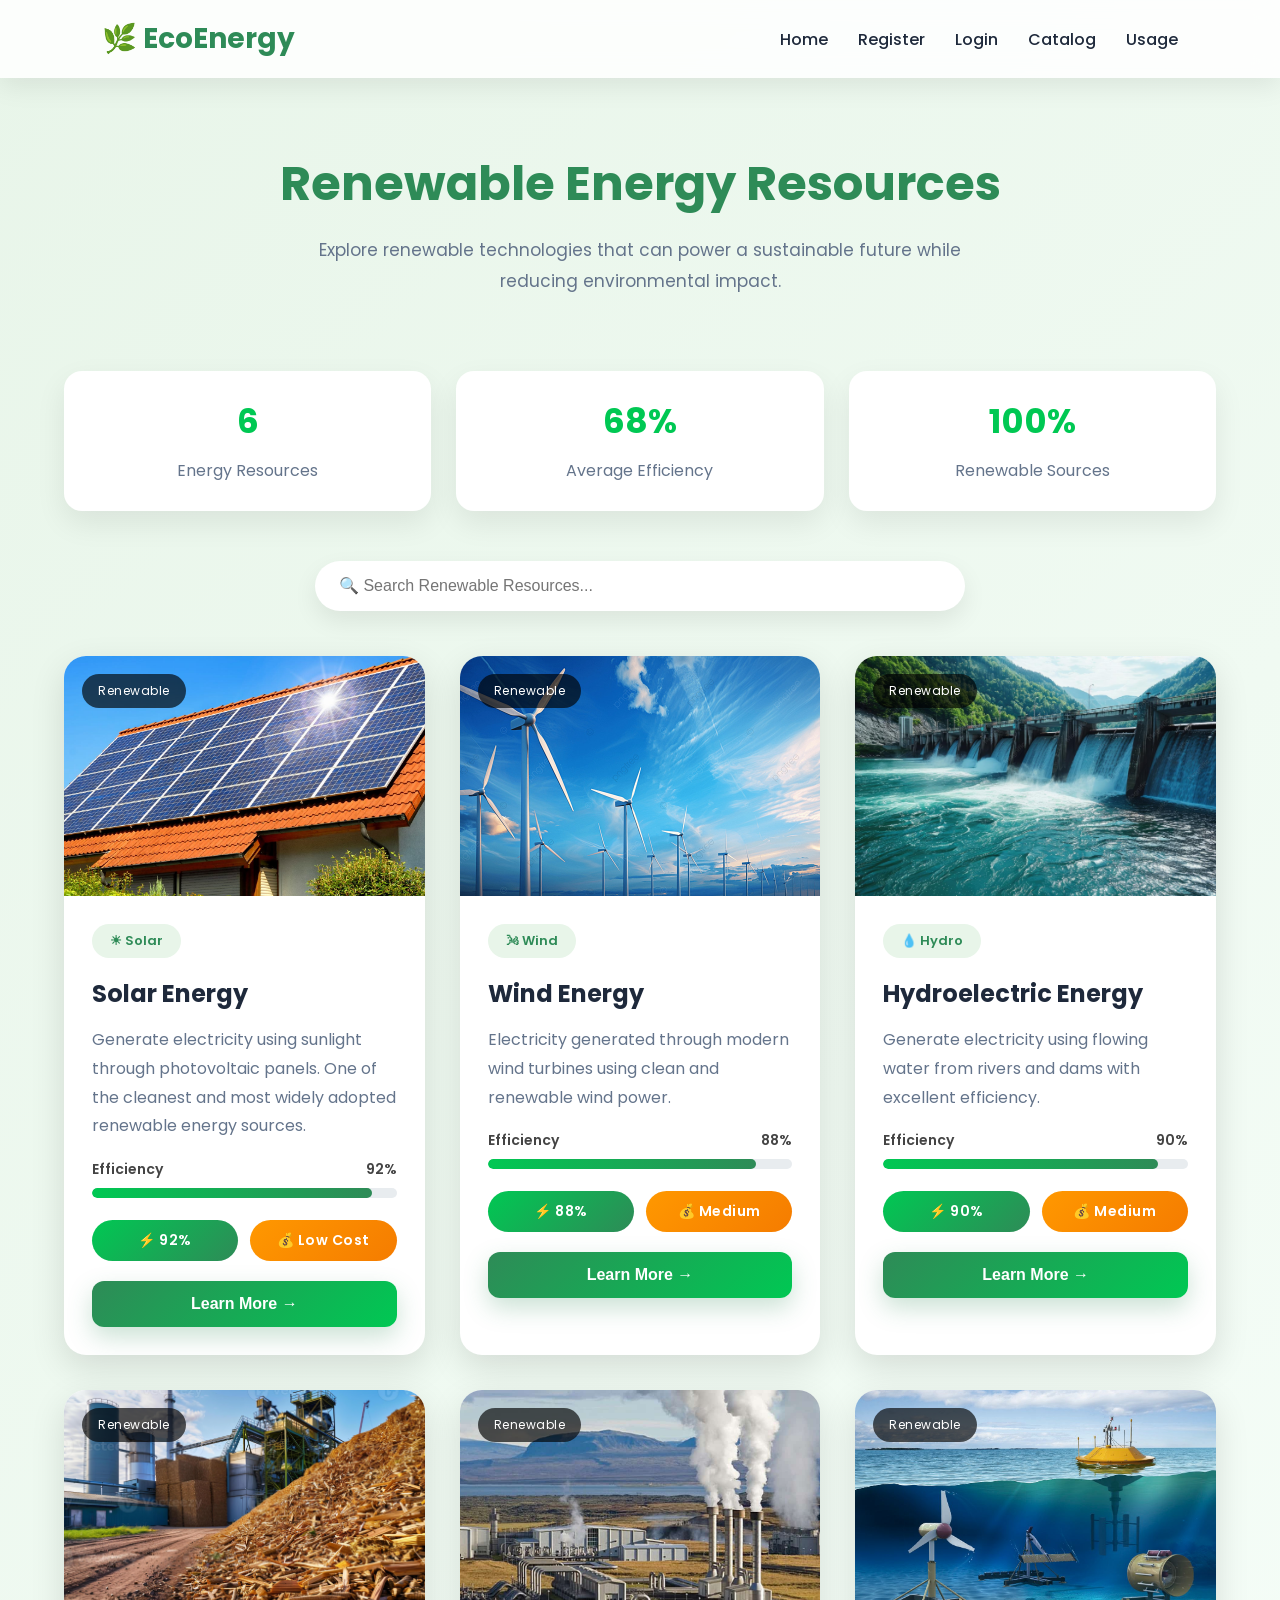
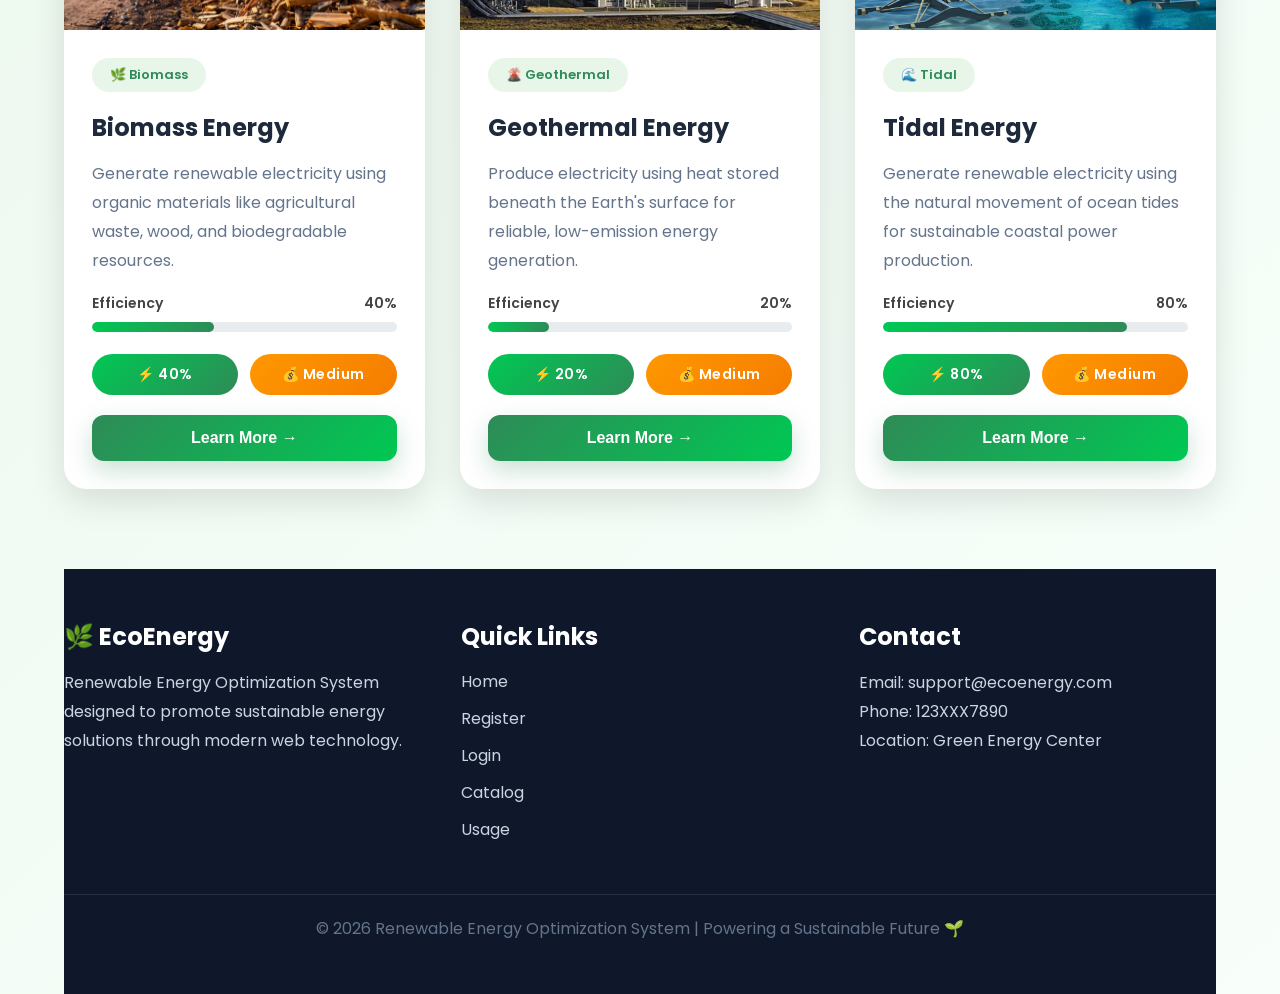
==== catalog.html @ 6f0ae5cd "New project" ====
<!DOCTYPE html>
<html lang="en">

<head>

    <meta charset="UTF-8">

    <meta name="viewport"
          content="width=device-width, initial-scale=1.0">

    <title>Energy Resource Catalog</title>

    <link rel="stylesheet"
          href="css/style.css">

    <link rel="preconnect"
          href="https://fonts.googleapis.com">

    <link rel="preconnect"
          href="https://fonts.gstatic.com"
          crossorigin>

    <link href="https://fonts.googleapis.com/css2?family=Poppins:wght@300;400;500;600;700;800&display=swap"
          rel="stylesheet">

    <script src="js/script.js" defer></script>

</head>

<body>

<nav>

    <div class="logo">

        🌿 EcoEnergy

    </div>

    <ul>

        <li><a href="index.html">Home</a></li>

        <li><a href="register.html">Register</a></li>

        <li><a href="login.html">Login</a></li>

        <li><a href="catalog.html">Catalog</a></li>

        <li><a href="usage.html">Usage</a></li>

    </ul>

</nav>


<div class="container">


<div class="catalog-header">

    <h1>

        Renewable Energy Resources

    </h1>

    <p>

        Explore renewable technologies that can
        power a sustainable future while reducing
        environmental impact.

    </p>

</div>


<div class="catalog-stats">

    <div class="catalog-stat">

        <h2>6</h2>

        <p>

            Energy Resources

        </p>

    </div>

    <div class="catalog-stat">

        <h2>68%</h2>

        <p>

            Average Efficiency

        </p>

    </div>

    <div class="catalog-stat">

        <h2>100%</h2>

        <p>

            Renewable Sources

        </p>

    </div>

</div>


<div class="search-bar">

<input
type="text"
placeholder="🔍 Search Renewable Resources..."
id="searchBox">

</div>


<div class="catalog-grid">
    <!-- ================= SOLAR ================= -->

<div class="card">

    <div class="image-container">

        <img src="images/solar.jpg"
             alt="Solar Energy">

    </div>

    <div class="card-content">

        <span class="category">
            ☀ Solar
        </span>

        <h3>Solar Energy</h3>

        <p>
            Generate electricity using sunlight through
            photovoltaic panels. One of the cleanest and
            most widely adopted renewable energy sources.
        </p>

        <div class="progress-title">

            <span>Efficiency</span>

            <span>92%</span>

        </div>

        <div class="progress">

            <div class="progress-bar"
                 style="width:92%;"></div>

        </div>

        <div class="badge-row">

            <span class="badge efficiency">

                ⚡ 92%

            </span>

            <span class="badge cost">

                💰 Low Cost

            </span>

        </div>

        <button>

            Learn More →

        </button>

    </div>

</div>


<!-- ================= WIND ================= -->

<div class="card">

    <div class="image-container">

        <img src="images/wind.jpg"
             alt="Wind Energy">

    </div>

    <div class="card-content">

        <span class="category">

            🌬 Wind

        </span>

        <h3>Wind Energy</h3>

        <p>

            Electricity generated through modern wind
            turbines using clean and renewable wind power.

        </p>

        <div class="progress-title">

            <span>Efficiency</span>

            <span>88%</span>

        </div>

        <div class="progress">

            <div class="progress-bar"
                 style="width:88%;"></div>

        </div>

        <div class="badge-row">

            <span class="badge efficiency">

                ⚡ 88%

            </span>

            <span class="badge cost">

                💰 Medium

            </span>

        </div>

        <button>

            Learn More →

        </button>

    </div>

</div>


<!-- ================= HYDRO ================= -->

<div class="card">

    <div class="image-container">

        <img src="images/hydro.jpg"
             alt="Hydro Energy">

    </div>

    <div class="card-content">

        <span class="category">

            💧 Hydro

        </span>

        <h3>Hydroelectric Energy</h3>

        <p>

            Generate electricity using flowing water
            from rivers and dams with excellent efficiency.

        </p>

        <div class="progress-title">

            <span>Efficiency</span>

            <span>90%</span>

        </div>

        <div class="progress">

            <div class="progress-bar"
                 style="width:90%;"></div>

        </div>

        <div class="badge-row">

            <span class="badge efficiency">

                ⚡ 90%

            </span>

            <span class="badge cost">

                💰 Medium

            </span>

        </div>

        <button>

            Learn More →

        </button>

    </div>

</div>
<!-- ================= BIOMASS ================= -->

<div class="card">

    <div class="image-container">

        <img src="images/biomass.jpg"
             alt="Biomass Energy">

    </div>

    <div class="card-content">

        <span class="category">

            🌿 Biomass

        </span>

        <h3>Biomass Energy</h3>

        <p>

            Generate renewable electricity using organic
            materials like agricultural waste, wood,
            and biodegradable resources.

        </p>

        <div class="progress-title">

            <span>Efficiency</span>

            <span>40%</span>

        </div>

        <div class="progress">

            <div class="progress-bar"
                 style="width:40%;"></div>

        </div>

        <div class="badge-row">

            <span class="badge efficiency">

                ⚡ 40%

            </span>

            <span class="badge cost">

                💰 Medium

            </span>

        </div>

        <button>

            Learn More →

        </button>

    </div>

</div>


<!-- ================= GEOTHERMAL ================= -->

<div class="card">

    <div class="image-container">

        <img src="images/geothermal.jpg"
             alt="Geothermal Energy">

    </div>

    <div class="card-content">

        <span class="category">

            🌋 Geothermal

        </span>

        <h3>Geothermal Energy</h3>

        <p>

            Produce electricity using heat stored
            beneath the Earth's surface for reliable,
            low-emission energy generation.

        </p>

        <div class="progress-title">

            <span>Efficiency</span>

            <span>20%</span>

        </div>

        <div class="progress">

            <div class="progress-bar"
                 style="width:20%;"></div>

        </div>

        <div class="badge-row">

            <span class="badge efficiency">

                ⚡ 20%

            </span>

            <span class="badge cost">

                💰 Medium

            </span>

        </div>

        <button>

            Learn More →

        </button>

    </div>

</div>


<!-- ================= TIDAL ================= -->

<div class="card">

    <div class="image-container">

        <img src="images/tidal.jpg"
             alt="Tidal Energy">

    </div>

    <div class="card-content">

        <span class="category">

            🌊 Tidal

        </span>

        <h3>Tidal Energy</h3>

        <p>

            Generate renewable electricity using the
            natural movement of ocean tides for
            sustainable coastal power production.

        </p>

        <div class="progress-title">

            <span>Efficiency</span>

            <span>80%</span>

        </div>

        <div class="progress">

            <div class="progress-bar"
                 style="width:80%;"></div>

        </div>

        <div class="badge-row">

            <span class="badge efficiency">

                ⚡ 80%

            </span>

            <span class="badge cost">

                💰 Medium

            </span>

        </div>

        <button>

            Learn More →

        </button>

    </div>

</div>
</div>

<footer>

    <div class="footer-container">

        <div>

            <h3>🌿 EcoEnergy</h3>

            <p>

                Renewable Energy Optimization System
                designed to promote sustainable energy
                solutions through modern web technology.

            </p>

        </div>

        <div>

            <h3>Quick Links</h3>

            <ul class="footer-links">

                <li><a href="index.html">Home</a></li>

                <li><a href="register.html">Register</a></li>

                <li><a href="login.html">Login</a></li>

                <li><a href="catalog.html">Catalog</a></li>

                <li><a href="usage.html">Usage</a></li>

            </ul>

        </div>

        <div>

            <h3>Contact</h3>

            <p>Email: support@ecoenergy.com</p>

            <p>Phone: 123XXX7890</p>

            <p>Location: Green Energy Center</p>

        </div>

    </div>

    <div class="footer-bottom">

        <p>

            © 2026 Renewable Energy Optimization System |
            Powering a Sustainable Future 🌱

        </p>

    </div>

</footer>

</div>

</body>

</html>
---- css/style.css ----
/*==================================================
        RENEWABLE ENERGY OPTIMIZATION SYSTEM
                MAIN STYLESHEET
===================================================*/

/*------------- Google Font -------------*/
@import url('https://fonts.googleapis.com/css2?family=Poppins:wght@300;400;500;600;700;800&display=swap');

/*------------- CSS Variables -------------*/

:root{

    --primary:#2E8B57;
    --secondary:#00C853;
    --dark:#1E293B;
    --light:#F8FAFC;
    --white:#FFFFFF;
    --text:#374151;
    --gray:#64748B;
    --danger:#EF4444;
    --warning:#F59E0B;

    --shadow:0 12px 35px rgba(0,0,0,.12);

    --radius:18px;

    --transition:.35s ease;

}

/*------------- Reset -------------*/

*{

    margin:0;
    padding:0;
    box-sizing:border-box;

}

html{

    scroll-behavior:smooth;

}

body{

    font-family:'Poppins',sans-serif;

    background:linear-gradient(135deg,#e8f5e9,#f8fffb);

    color:var(--text);

    min-height:100vh;

}

/*------------- Container -------------*/

.container{

    width:90%;
    max-width:1300px;

    margin:auto;

}

/*------------- Headings -------------*/

h1{

    color:var(--primary);

    font-size:42px;

    font-weight:700;

    text-align:center;

    margin-bottom:15px;

}

h2{

    color:var(--dark);

    font-size:34px;

    margin-bottom:20px;

}

h3{

    color:var(--dark);

    font-size:24px;

}

p{

    line-height:1.8;

    color:var(--gray);

}

/*------------- Navigation -------------*/

nav{

    width:100%;

    background:rgba(255,255,255,.85);

    backdrop-filter:blur(12px);

    display:flex;

    justify-content:space-between;

    align-items:center;

    padding:18px 8%;

    position:sticky;

    top:0;

    z-index:999;

    box-shadow:0 8px 25px rgba(0,0,0,.08);

}

.logo{

    font-size:28px;

    font-weight:700;

    color:var(--primary);

}

nav ul{

    list-style:none;

    display:flex;

    gap:30px;

}

nav ul li a{

    text-decoration:none;

    color:var(--dark);

    font-weight:500;

    transition:var(--transition);

}

nav ul li a:hover{

    color:var(--secondary);

}

/*------------- Buttons -------------*/

button,

.btn{

    background:linear-gradient(
    135deg,
    var(--primary),
    var(--secondary)
    );

    color:white;

    border:none;

    padding:14px 30px;

    border-radius:50px;

    cursor:pointer;

    font-size:16px;

    font-weight:600;

    transition:var(--transition);

    box-shadow:0 10px 25px rgba(46,139,87,.25);

}

button:hover,

.btn:hover{

    transform:translateY(-4px);

    box-shadow:0 18px 35px rgba(46,139,87,.35);

}

/*------------- Card -------------*/

.card{

    background:rgba(255,255,255,.94);

    border-radius:var(--radius);

    overflow:hidden;

    box-shadow:var(--shadow);

    transition:var(--transition);

}

.card:hover{

    transform:translateY(-10px);

}

/*------------- Images -------------*/

img{

    display:block;

    width:100%;

}

/*------------- Hero Section -------------*/

.hero{

    min-height:85vh;

    display:flex;

    align-items:center;

    justify-content:space-between;

    gap:60px;

    padding:80px 0;

}

.hero-text{

    flex:1;

}

.hero-text h1{

    text-align:left;

    font-size:58px;

    margin-bottom:20px;

}

.hero-text p{

    font-size:18px;

    margin-bottom:35px;

}

.hero-image{

    flex:1;

}

.hero-image img{

    border-radius:25px;

    box-shadow:0 20px 45px rgba(0,0,0,.15);

}

/*==================================================
                HOME PAGE
===================================================*/

/*------------ Hero Buttons ------------*/

.hero-buttons{

    display:flex;

    gap:20px;

    margin-top:30px;

    flex-wrap:wrap;

}

.hero-buttons .secondary-btn{

    background:white;

    color:var(--primary);

    border:2px solid var(--primary);

    box-shadow:none;

}

.hero-buttons .secondary-btn:hover{

    background:var(--primary);

    color:white;

}

/*------------ Features Section ------------*/

.features{

    padding:90px 0;

}

.features h2{

    text-align:center;

    margin-bottom:60px;

}

.feature-grid{

    display:grid;

    grid-template-columns:repeat(auto-fit,minmax(280px,1fr));

    gap:35px;

}

.feature-card{

    background:white;

    border-radius:20px;

    padding:35px;

    text-align:center;

    transition:.4s;

    box-shadow:0 12px 30px rgba(0,0,0,.08);

}

.feature-card:hover{

    transform:translateY(-12px);

    box-shadow:0 20px 40px rgba(0,0,0,.15);

}

.feature-card img{

    width:80px;

    height:80px;

    margin:auto;

    margin-bottom:25px;

}

.feature-card h3{

    margin-bottom:15px;

}

.feature-card p{

    font-size:15px;

}

/*------------ Statistics ------------*/

.stats{

    padding:80px 0;

}

.stats-grid{

    display:grid;

    grid-template-columns:repeat(auto-fit,minmax(220px,1fr));

    gap:30px;

}

.stat-card{

    background:linear-gradient(135deg,#2E8B57,#00C853);

    color:white;

    text-align:center;

    padding:35px;

    border-radius:20px;

    box-shadow:0 15px 35px rgba(0,0,0,.15);

    transition:.35s;

}

.stat-card:hover{

    transform:translateY(-8px);

}

.stat-card h2{

    color:white;

    font-size:42px;

    margin-bottom:10px;

}

.stat-card p{

    color:white;

    opacity:.9;

}

/*------------ About Section ------------*/

.about{

    padding:90px 0;

}

.about-container{

    display:grid;

    grid-template-columns:1fr 1fr;

    gap:60px;

    align-items:center;

}

.about img{

    width:100%;

    border-radius:20px;

    box-shadow:0 20px 45px rgba(0,0,0,.12);

}

.about-content h2{

    margin-bottom:20px;

}

.about-content p{

    margin-bottom:20px;

}

/*------------ Call To Action ------------*/

.cta{

    margin:100px 0;

    background:linear-gradient(135deg,#2E8B57,#00C853);

    border-radius:25px;

    color:white;

    text-align:center;

    padding:70px 40px;

}

.cta h2{

    color:white;

    margin-bottom:20px;

}

.cta p{

    color:white;

    opacity:.9;

    margin-bottom:30px;

}

/*------------ Footer ------------*/

footer{

    margin-top:80px;

    background:#0f172a;

    color:white;

    padding:50px 0;

}

.footer-container{

    display:grid;

    grid-template-columns:repeat(auto-fit,minmax(250px,1fr));

    gap:40px;

}

.footer-container h3{

    color:white;

    margin-bottom:15px;

}

.footer-container p{

    color:#CBD5E1;

}

.footer-links{

    list-style:none;

}

.footer-links li{

    margin-bottom:12px;

}

.footer-links a{

    color:#CBD5E1;

    text-decoration:none;

    transition:.3s;

}

.footer-links a:hover{

    color:#00C853;

}

.footer-bottom{

    margin-top:40px;

    text-align:center;

    color:#CBD5E1;

    border-top:1px solid rgba(255,255,255,.1);

    padding-top:20px;

}

/*------------ Fade Animation ------------*/

.fade-up{

    opacity:0;

    transform:translateY(40px);

    animation:fadeUp 1s forwards;

}

@keyframes fadeUp{

    to{

        opacity:1;

        transform:translateY(0);

    }

}

/*==================================================
        LOGIN & REGISTRATION PAGES
===================================================*/

/*------------ Form Container ------------*/

.form-page{

    min-height:100vh;

    display:flex;

    justify-content:center;

    align-items:center;

    padding:60px 20px;

}

.form-container{

    width:100%;

    max-width:500px;

    background:rgba(255,255,255,.95);

    backdrop-filter:blur(12px);

    border-radius:25px;

    padding:40px;

    box-shadow:0 20px 45px rgba(0,0,0,.12);

    animation:fadeUp .8s ease;

}

.form-container h1{

    margin-bottom:30px;

    font-size:34px;

}

/*------------ Input Groups ------------*/

.input-group{

    margin-bottom:22px;

    display:flex;

    flex-direction:column;

}

.input-group label{

    font-weight:600;

    margin-bottom:8px;

    color:var(--dark);

}

.input-group input,

.input-group select,

.input-group textarea{

    width:100%;

    padding:14px 16px;

    border:2px solid #dbe4ea;

    border-radius:12px;

    font-size:15px;

    transition:var(--transition);

    background:#fff;

    font-family:'Poppins',sans-serif;

}

.input-group textarea{

    resize:vertical;

    min-height:100px;

}

.input-group input:focus,

.input-group select:focus,

.input-group textarea:focus{

    outline:none;

    border-color:var(--secondary);

    box-shadow:0 0 0 4px rgba(0,200,83,.15);

}

/*------------ Two Column Layout ------------*/

.form-row{

    display:grid;

    grid-template-columns:1fr 1fr;

    gap:18px;

}

/*------------ Checkbox ------------*/

.checkbox-group{

    display:flex;

    align-items:center;

    gap:10px;

    margin:20px 0;

}

.checkbox-group input{

    width:18px;

    height:18px;

}

/*------------ Submit Button ------------*/

.form-container button{

    width:100%;

    margin-top:10px;

}

/*------------ Links ------------*/

.form-links{

    text-align:center;

    margin-top:20px;

}

.form-links a{

    color:var(--primary);

    text-decoration:none;

    font-weight:600;

}

.form-links a:hover{

    color:var(--secondary);

}

/*------------ Validation ------------*/

.error{

    color:#dc2626;

    font-size:13px;

    margin-top:5px;

}

.success{

    color:#16a34a;

    font-size:13px;

    margin-top:5px;

}

/*------------ Responsive ------------*/

@media(max-width:768px){

    .form-container{

        padding:30px 22px;

    }

    .form-row{

        grid-template-columns:1fr;

    }

}

/*==================================================
            ENERGY RESOURCE CATALOG
===================================================*/

/*---------- Catalog Hero ----------*/

.catalog-header{

    text-align:center;

    padding:70px 20px 40px;

}

.catalog-header h1{

    font-size:48px;

    color:var(--primary);

}

.catalog-header p{

    max-width:700px;

    margin:15px auto 35px;

    font-size:17px;

}

/*---------- Statistics ----------*/

.catalog-stats{

    display:grid;

    grid-template-columns:repeat(auto-fit,minmax(220px,1fr));

    gap:25px;

    margin-bottom:50px;

}

.catalog-stat{

    background:white;

    border-radius:18px;

    padding:25px;

    text-align:center;

    box-shadow:0 12px 30px rgba(0,0,0,.08);

    transition:.35s;

}

.catalog-stat:hover{

    transform:translateY(-8px);

}

.catalog-stat h2{

    color:var(--secondary);

    margin-bottom:10px;

}

.catalog-stat p{

    color:var(--gray);

}

/*---------- Search ----------*/

.search-bar{

    display:flex;

    justify-content:center;

    margin-bottom:45px;

}

.search-bar input{

    width:100%;

    max-width:650px;

    padding:16px 24px;

    border:none;

    border-radius:50px;

    font-size:16px;

    background:white;

    box-shadow:0 10px 25px rgba(0,0,0,.08);

}

.search-bar input:focus{

    outline:none;

    box-shadow:0 12px 35px rgba(0,200,83,.20);

}

/*---------- Grid ----------*/

.catalog-grid{

    display:grid;

    grid-template-columns:repeat(auto-fit,minmax(320px,1fr));

    gap:35px;

}

/*---------- Cards ----------*/

.catalog-grid .card{

    padding:0;

    overflow:hidden;

    background:white;

    border-radius:22px;

    transition:.4s;

}

.catalog-grid .card:hover{

    transform:translateY(-12px);

}

.catalog-grid img{

    width:100%;

    height:240px;

    object-fit:cover;

    transition:.5s;

}

.catalog-grid .card:hover img{

    transform:scale(1.08);

}

.card-content{

    padding:28px;

}

.card-content h3{

    margin-bottom:15px;

}

.card-content p{

    margin-bottom:18px;

}

/*==================================================
        CATALOG CARD DETAILS
===================================================*/

/*------------- Badge Row -------------*/

.badge-row{

    display:flex;

    justify-content:space-between;

    gap:12px;

    margin:20px 0;

}

.badge{

    flex:1;

    text-align:center;

    padding:10px;

    border-radius:30px;

    color:#fff;

    font-size:14px;

    font-weight:600;

    letter-spacing:.5px;

}

.efficiency{

    background:linear-gradient(135deg,#00C853,#2E8B57);

}

.cost{

    background:linear-gradient(135deg,#ff9800,#f57c00);

}

/*------------- Progress Bar -------------*/

.progress-title{

    display:flex;

    justify-content:space-between;

    align-items:center;

    margin-bottom:8px;

    font-size:14px;

    font-weight:600;

    color:#444;

}

.progress{

    width:100%;

    height:10px;

    background:#e8ecef;

    border-radius:20px;

    overflow:hidden;

    margin-bottom:22px;

}

.progress-bar{

    height:100%;

    border-radius:20px;

    background:linear-gradient(90deg,#00C853,#2E8B57);

    animation:loadBar 2s ease;

}

@keyframes loadBar{

    from{

        width:0;

    }

}

/*------------- Category Tag -------------*/

.category{

    display:inline-block;

    padding:7px 18px;

    border-radius:25px;

    background:#E8F5E9;

    color:#2E8B57;

    font-size:13px;

    font-weight:600;

    margin-bottom:18px;

}

/*------------- Learn More Button -------------*/

.catalog-grid button{

    width:100%;

    padding:14px;

    border:none;

    border-radius:12px;

    background:linear-gradient(135deg,#2E8B57,#00C853);

    color:white;

    font-size:16px;

    font-weight:600;

    cursor:pointer;

    transition:.35s;

}

.catalog-grid button:hover{

    transform:translateY(-3px);

    box-shadow:0 12px 25px rgba(46,139,87,.30);

}

/*------------- Card Hover Glow -------------*/

.catalog-grid .card{

    position:relative;

}

.catalog-grid .card::before{

    content:"";

    position:absolute;

    inset:0;

    border-radius:22px;

    border:2px solid transparent;

    transition:.35s;

    pointer-events:none;

}

.catalog-grid .card:hover::before{

    border-color:#00C853;

}

/*------------- Image Overlay -------------*/

.image-container{

    position:relative;

    overflow:hidden;

}

.image-container::after{

    content:"Renewable";

    position:absolute;

    top:18px;

    left:18px;

    background:rgba(0,0,0,.65);

    color:white;

    padding:8px 16px;

    border-radius:25px;

    font-size:12px;

    letter-spacing:.5px;

}

/*------------- Responsive -------------*/

@media(max-width:992px){

    .catalog-grid{

        grid-template-columns:repeat(2,1fr);

    }

}

@media(max-width:768px){

    .catalog-grid{

        grid-template-columns:1fr;

    }

    .catalog-header h1{

        font-size:36px;

    }

    .badge-row{

        flex-direction:column;

    }

}

@media(max-width:500px){

    .search-bar input{

        font-size:14px;

        padding:14px 18px;

    }

    .card-content{

        padding:20px;

    }

}
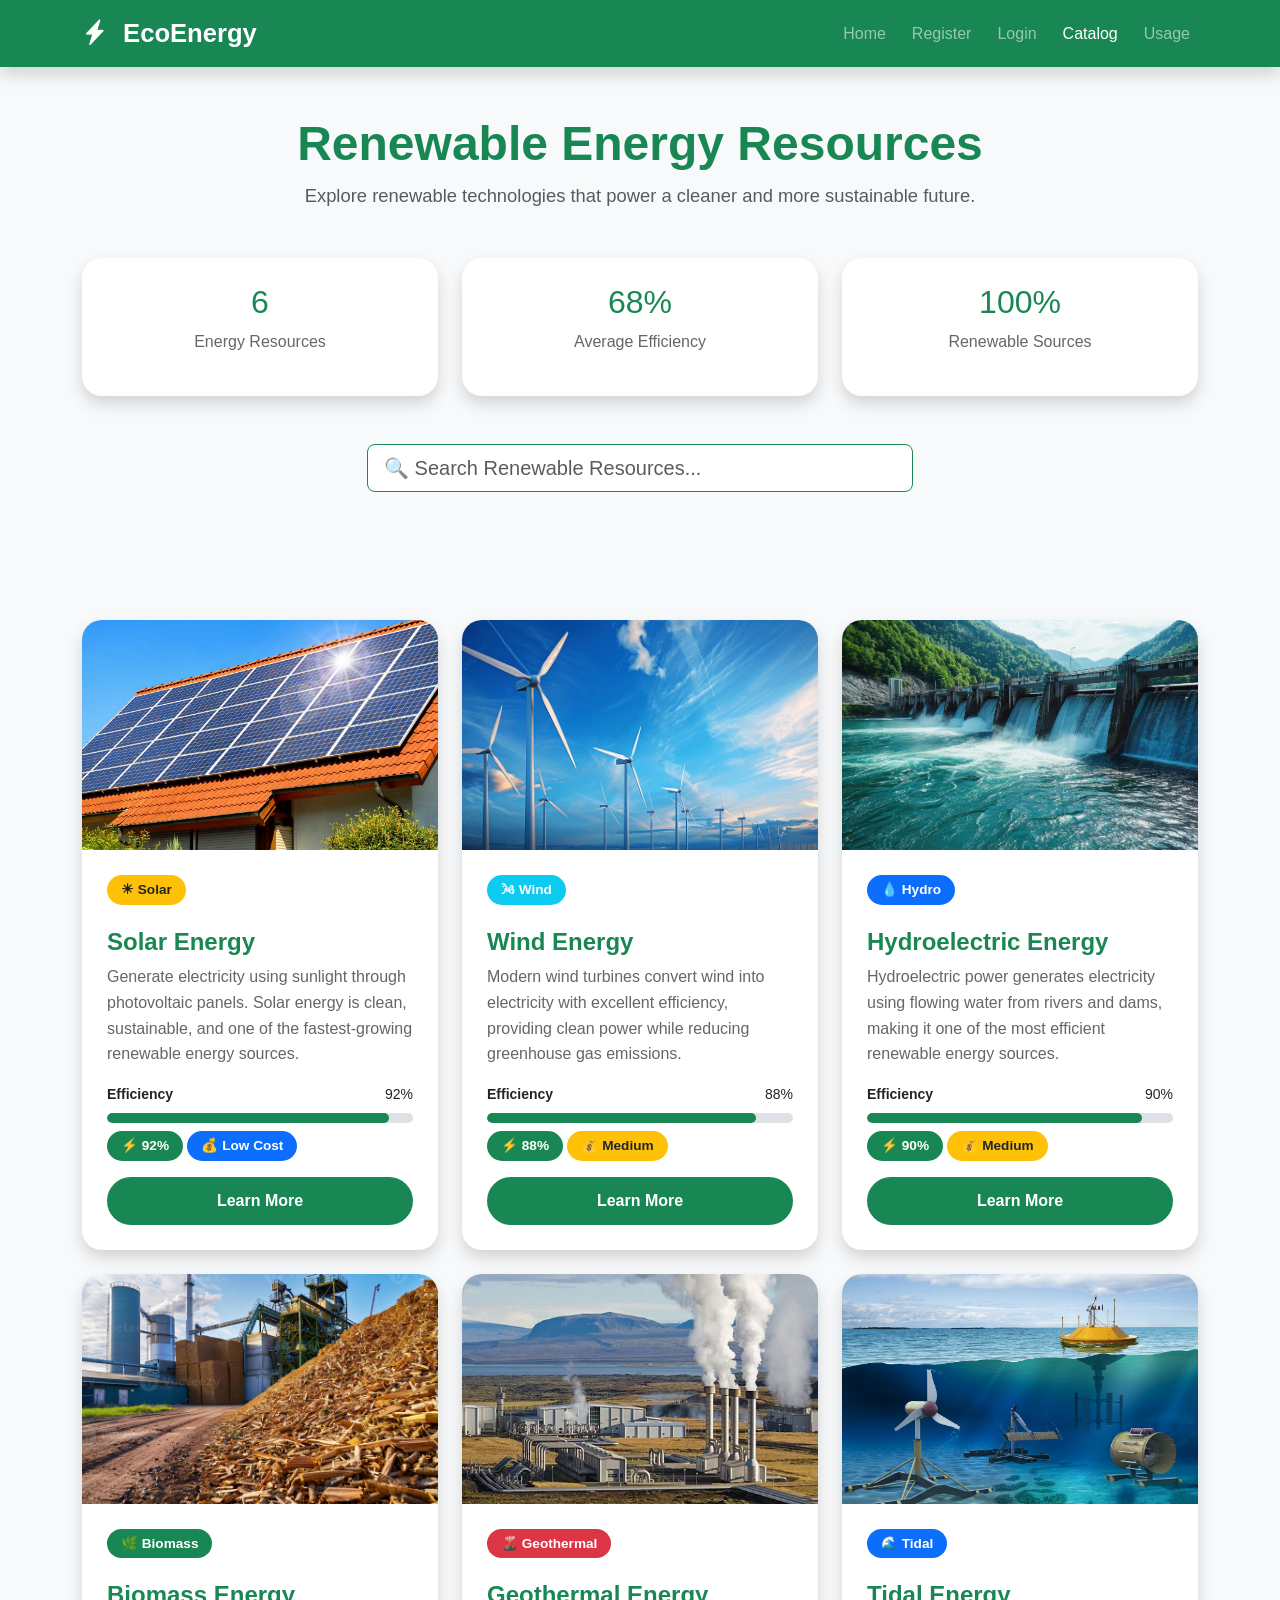
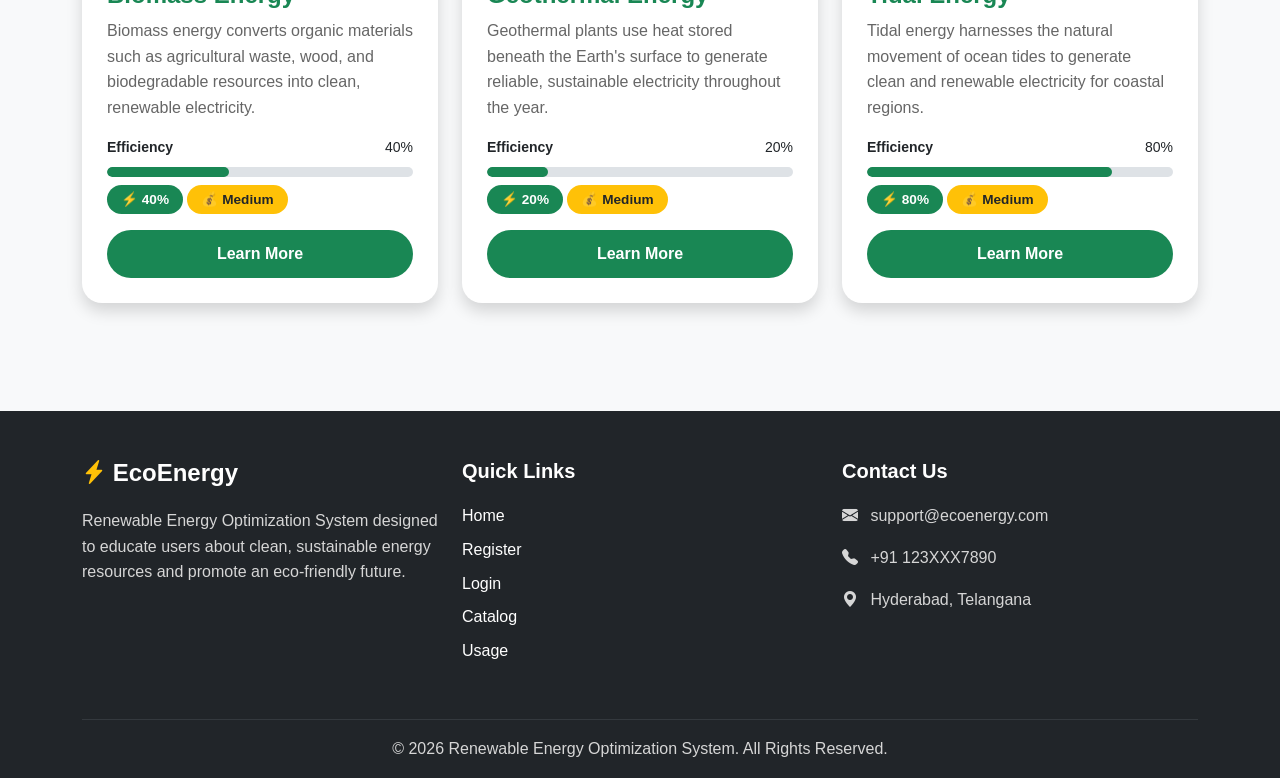
==== commit 2c372cd6: "Experiment 2" ====
--- a/catalog.html
+++ b/catalog.html
@@ -10,608 +10,861 @@
 
     <title>Energy Resource Catalog</title>
 
+    <!-- Bootstrap CSS -->
+
+    <link href="https://cdn.jsdelivr.net/npm/bootstrap@5.3.7/dist/css/bootstrap.min.css"
+          rel="stylesheet">
+
+    <!-- Bootstrap Icons -->
+
+    <link rel="stylesheet"
+          href="https://cdn.jsdelivr.net/npm/bootstrap-icons@1.13.1/font/bootstrap-icons.min.css">
+
+    <!-- Custom CSS -->
+
     <link rel="stylesheet"
           href="css/style.css">
 
-    <link rel="preconnect"
-          href="https://fonts.googleapis.com">
-
-    <link rel="preconnect"
-          href="https://fonts.gstatic.com"
-          crossorigin>
-
-    <link href="https://fonts.googleapis.com/css2?family=Poppins:wght@300;400;500;600;700;800&display=swap"
-          rel="stylesheet">
-
-    <script src="js/script.js" defer></script>
-
 </head>
 
 <body>
 
-<nav>
-
-    <div class="logo">
-
-        🌿 EcoEnergy
+<!-- ================= NAVBAR ================= -->
+
+<nav class="navbar navbar-expand-lg navbar-dark bg-success shadow sticky-top">
+
+    <div class="container">
+
+        <a class="navbar-brand fw-bold"
+           href="index.html">
+
+            <i class="bi bi-lightning-charge-fill"></i>
+
+            EcoEnergy
+
+        </a>
+
+        <button class="navbar-toggler"
+                type="button"
+                data-bs-toggle="collapse"
+                data-bs-target="#navbarNav">
+
+            <span class="navbar-toggler-icon"></span>
+
+        </button>
+
+        <div class="collapse navbar-collapse"
+             id="navbarNav">
+
+            <ul class="navbar-nav ms-auto">
+
+                <li class="nav-item">
+                    <a class="nav-link" href="index.html">Home</a>
+                </li>
+
+                <li class="nav-item">
+                    <a class="nav-link" href="register.html">Register</a>
+                </li>
+
+                <li class="nav-item">
+                    <a class="nav-link" href="login.html">Login</a>
+                </li>
+
+                <li class="nav-item">
+                    <a class="nav-link active" href="catalog.html">Catalog</a>
+                </li>
+
+                <li class="nav-item">
+                    <a class="nav-link" href="usage.html">Usage</a>
+                </li>
+
+            </ul>
+
+        </div>
 
     </div>
 
-    <ul>
-
-        <li><a href="index.html">Home</a></li>
-
-        <li><a href="register.html">Register</a></li>
-
-        <li><a href="login.html">Login</a></li>
-
-        <li><a href="catalog.html">Catalog</a></li>
-
-        <li><a href="usage.html">Usage</a></li>
-
-    </ul>
-
 </nav>
 
+<!-- ================= PAGE HEADER ================= -->
+
+<section class="py-5 bg-light">
+
+<div class="container text-center">
+
+<h1 class="display-5 fw-bold text-success">
+
+Renewable Energy Resources
+
+</h1>
+
+<p class="lead text-muted">
+
+Explore renewable technologies that power
+a cleaner and more sustainable future.
+
+</p>
+
+<div class="row mt-5 text-center">
+
+<div class="col-md-4">
+
+<div class="card shadow border-0">
+
+<div class="card-body">
+
+<h2 class="text-success">
+
+6
+
+</h2>
+
+<p>
+
+Energy Resources
+
+</p>
+
+</div>
+
+</div>
+
+</div>
+
+<div class="col-md-4">
+
+<div class="card shadow border-0">
+
+<div class="card-body">
+
+<h2 class="text-success">
+
+68%
+
+</h2>
+
+<p>
+
+Average Efficiency
+
+</p>
+
+</div>
+
+</div>
+
+</div>
+
+<div class="col-md-4">
+
+<div class="card shadow border-0">
+
+<div class="card-body">
+
+<h2 class="text-success">
+
+100%
+
+</h2>
+
+<p>
+
+Renewable Sources
+
+</p>
+
+</div>
+
+</div>
+
+</div>
+
+</div>
+
+<!-- Search -->
+
+<div class="row justify-content-center mt-5">
+
+<div class="col-lg-6">
+
+<input
+
+type="text"
+
+class="form-control form-control-lg"
+
+id="searchBox"
+
+placeholder="🔍 Search Renewable Resources...">
+
+</div>
+
+</div>
+
+</div>
+
+</section>
+
+<!-- ================= RESOURCE CARDS ================= -->
+
+<section class="pb-5">
 
 <div class="container">
 
-
-<div class="catalog-header">
-
-    <h1>
-
-        Renewable Energy Resources
-
-    </h1>
-
-    <p>
-
-        Explore renewable technologies that can
-        power a sustainable future while reducing
-        environmental impact.
-
-    </p>
-
-</div>
-
-
-<div class="catalog-stats">
-
-    <div class="catalog-stat">
-
-        <h2>6</h2>
-
-        <p>
-
-            Energy Resources
-
-        </p>
+<div class="row g-4">
+
+<!-- ================= SOLAR ================= -->
+
+<div class="col-lg-4 col-md-6">
+
+    <div class="card h-100 shadow border-0">
+
+        <img src="images/solar.jpg"
+             class="card-img-top"
+             alt="Solar Energy">
+
+        <div class="card-body d-flex flex-column">
+
+            <span class="badge bg-warning text-dark mb-2 align-self-start">
+
+                ☀ Solar
+
+            </span>
+
+            <h4 class="card-title text-success">
+
+                Solar Energy
+
+            </h4>
+
+            <p class="card-text">
+
+                Generate electricity using sunlight through photovoltaic
+                panels. Solar energy is clean, sustainable,
+                and one of the fastest-growing renewable
+                energy sources.
+
+            </p>
+
+            <div class="d-flex justify-content-between">
+
+                <small class="fw-bold">
+
+                    Efficiency
+
+                </small>
+
+                <small>
+
+                    92%
+
+                </small>
+
+            </div>
+
+            <div class="progress my-2">
+
+                <div class="progress-bar bg-success"
+                     style="width:92%">
+
+                </div>
+
+            </div>
+
+            <div class="mb-3">
+
+                <span class="badge bg-success">
+
+                    ⚡ 92%
+
+                </span>
+
+                <span class="badge bg-primary">
+
+                    💰 Low Cost
+
+                </span>
+
+            </div>
+
+            <a href="#"
+               class="btn btn-success mt-auto">
+
+                Learn More
+
+            </a>
+
+        </div>
 
     </div>
 
-    <div class="catalog-stat">
-
-        <h2>68%</h2>
-
-        <p>
-
-            Average Efficiency
-
-        </p>
+</div>
+
+
+<!-- ================= WIND ================= -->
+
+<div class="col-lg-4 col-md-6">
+
+    <div class="card h-100 shadow border-0">
+
+        <img src="images/wind.jpg"
+             class="card-img-top"
+             alt="Wind Energy">
+
+        <div class="card-body d-flex flex-column">
+
+            <span class="badge bg-info mb-2 align-self-start">
+
+                🌬 Wind
+
+            </span>
+
+            <h4 class="card-title text-success">
+
+                Wind Energy
+
+            </h4>
+
+            <p class="card-text">
+
+                Modern wind turbines convert wind into
+                electricity with excellent efficiency,
+                providing clean power while reducing
+                greenhouse gas emissions.
+
+            </p>
+
+            <div class="d-flex justify-content-between">
+
+                <small class="fw-bold">
+
+                    Efficiency
+
+                </small>
+
+                <small>
+
+                    88%
+
+                </small>
+
+            </div>
+
+            <div class="progress my-2">
+
+                <div class="progress-bar bg-success"
+                     style="width:88%">
+
+                </div>
+
+            </div>
+
+            <div class="mb-3">
+
+                <span class="badge bg-success">
+
+                    ⚡ 88%
+
+                </span>
+
+                <span class="badge bg-warning text-dark">
+
+                    💰 Medium
+
+                </span>
+
+            </div>
+
+            <a href="#"
+               class="btn btn-success mt-auto">
+
+                Learn More
+
+            </a>
+
+        </div>
 
     </div>
 
-    <div class="catalog-stat">
-
-        <h2>100%</h2>
-
-        <p>
-
-            Renewable Sources
-
-        </p>
+</div>
+
+
+<!-- ================= HYDRO ================= -->
+
+<div class="col-lg-4 col-md-6">
+
+    <div class="card h-100 shadow border-0">
+
+        <img src="images/hydro.jpg"
+             class="card-img-top"
+             alt="Hydroelectric Energy">
+
+        <div class="card-body d-flex flex-column">
+
+            <span class="badge bg-primary mb-2 align-self-start">
+
+                💧 Hydro
+
+            </span>
+
+            <h4 class="card-title text-success">
+
+                Hydroelectric Energy
+
+            </h4>
+
+            <p class="card-text">
+
+                Hydroelectric power generates electricity
+                using flowing water from rivers and dams,
+                making it one of the most efficient
+                renewable energy sources.
+
+            </p>
+
+            <div class="d-flex justify-content-between">
+
+                <small class="fw-bold">
+
+                    Efficiency
+
+                </small>
+
+                <small>
+
+                    90%
+
+                </small>
+
+            </div>
+
+            <div class="progress my-2">
+
+                <div class="progress-bar bg-success"
+                     style="width:90%">
+
+                </div>
+
+            </div>
+
+            <div class="mb-3">
+
+                <span class="badge bg-success">
+
+                    ⚡ 90%
+
+                </span>
+
+                <span class="badge bg-warning text-dark">
+
+                    💰 Medium
+
+                </span>
+
+            </div>
+
+            <a href="#"
+               class="btn btn-success mt-auto">
+
+                Learn More
+
+            </a>
+
+        </div>
 
     </div>
 
 </div>
 
-
-<div class="search-bar">
-
-<input
-type="text"
-placeholder="🔍 Search Renewable Resources..."
-id="searchBox">
-
-</div>
-
-
-<div class="catalog-grid">
-    <!-- ================= SOLAR ================= -->
-
-<div class="card">
-
-    <div class="image-container">
-
-        <img src="images/solar.jpg"
-             alt="Solar Energy">
+<!-- ================= BIOMASS ================= -->
+
+<div class="col-lg-4 col-md-6">
+
+    <div class="card h-100 shadow border-0">
+
+        <img src="images/biomass.jpg"
+             class="card-img-top"
+             alt="Biomass Energy">
+
+        <div class="card-body d-flex flex-column">
+
+            <span class="badge bg-success mb-2 align-self-start">
+
+                🌿 Biomass
+
+            </span>
+
+            <h4 class="card-title text-success">
+
+                Biomass Energy
+
+            </h4>
+
+            <p class="card-text">
+
+                Biomass energy converts organic materials
+                such as agricultural waste, wood, and
+                biodegradable resources into clean,
+                renewable electricity.
+
+            </p>
+
+            <div class="d-flex justify-content-between">
+
+                <small class="fw-bold">Efficiency</small>
+
+                <small>40%</small>
+
+            </div>
+
+            <div class="progress my-2">
+
+                <div class="progress-bar bg-success"
+                     style="width:40%"></div>
+
+            </div>
+
+            <div class="mb-3">
+
+                <span class="badge bg-success">
+
+                    ⚡ 40%
+
+                </span>
+
+                <span class="badge bg-warning text-dark">
+
+                    💰 Medium
+
+                </span>
+
+            </div>
+
+            <a href="#"
+               class="btn btn-success mt-auto">
+
+                Learn More
+
+            </a>
+
+        </div>
 
     </div>
 
-    <div class="card-content">
-
-        <span class="category">
-            ☀ Solar
-        </span>
-
-        <h3>Solar Energy</h3>
-
-        <p>
-            Generate electricity using sunlight through
-            photovoltaic panels. One of the cleanest and
-            most widely adopted renewable energy sources.
-        </p>
-
-        <div class="progress-title">
-
-            <span>Efficiency</span>
-
-            <span>92%</span>
+</div>
+
+<!-- ================= GEOTHERMAL ================= -->
+
+<div class="col-lg-4 col-md-6">
+
+    <div class="card h-100 shadow border-0">
+
+        <img src="images/geothermal.jpg"
+             class="card-img-top"
+             alt="Geothermal Energy">
+
+        <div class="card-body d-flex flex-column">
+
+            <span class="badge bg-danger mb-2 align-self-start">
+
+                🌋 Geothermal
+
+            </span>
+
+            <h4 class="card-title text-success">
+
+                Geothermal Energy
+
+            </h4>
+
+            <p class="card-text">
+
+                Geothermal plants use heat stored beneath
+                the Earth's surface to generate reliable,
+                sustainable electricity throughout the year.
+
+            </p>
+
+            <div class="d-flex justify-content-between">
+
+                <small class="fw-bold">Efficiency</small>
+
+                <small>20%</small>
+
+            </div>
+
+            <div class="progress my-2">
+
+                <div class="progress-bar bg-success"
+                     style="width:20%"></div>
+
+            </div>
+
+            <div class="mb-3">
+
+                <span class="badge bg-success">
+
+                    ⚡ 20%
+
+                </span>
+
+                <span class="badge bg-warning text-dark">
+
+                    💰 Medium
+
+                </span>
+
+            </div>
+
+            <a href="#"
+               class="btn btn-success mt-auto">
+
+                Learn More
+
+            </a>
 
         </div>
 
-        <div class="progress">
-
-            <div class="progress-bar"
-                 style="width:92%;"></div>
+    </div>
+
+</div>
+
+<!-- ================= TIDAL ================= -->
+
+<div class="col-lg-4 col-md-6">
+
+    <div class="card h-100 shadow border-0">
+
+        <img src="images/tidal.jpg"
+             class="card-img-top"
+             alt="Tidal Energy">
+
+        <div class="card-body d-flex flex-column">
+
+            <span class="badge bg-primary mb-2 align-self-start">
+
+                🌊 Tidal
+
+            </span>
+
+            <h4 class="card-title text-success">
+
+                Tidal Energy
+
+            </h4>
+
+            <p class="card-text">
+
+                Tidal energy harnesses the natural movement
+                of ocean tides to generate clean and
+                renewable electricity for coastal regions.
+
+            </p>
+
+            <div class="d-flex justify-content-between">
+
+                <small class="fw-bold">Efficiency</small>
+
+                <small>80%</small>
+
+            </div>
+
+            <div class="progress my-2">
+
+                <div class="progress-bar bg-success"
+                     style="width:80%"></div>
+
+            </div>
+
+            <div class="mb-3">
+
+                <span class="badge bg-success">
+
+                    ⚡ 80%
+
+                </span>
+
+                <span class="badge bg-warning text-dark">
+
+                    💰 Medium
+
+                </span>
+
+            </div>
+
+            <a href="#"
+               class="btn btn-success mt-auto">
+
+                Learn More
+
+            </a>
 
         </div>
 
-        <div class="badge-row">
-
-            <span class="badge efficiency">
-
-                ⚡ 92%
-
-            </span>
-
-            <span class="badge cost">
-
-                💰 Low Cost
-
-            </span>
+    </div>
+
+</div>
+
+</div>
+
+</div>
+
+</section>
+
+<!-- ================= FOOTER ================= -->
+
+<footer class="bg-dark text-white pt-5 pb-3">
+
+    <div class="container">
+
+        <div class="row">
+
+            <!-- About -->
+
+            <div class="col-lg-4 col-md-6 mb-4">
+
+                <h4 class="fw-bold">
+
+                    <i class="bi bi-lightning-charge-fill text-warning"></i>
+
+                    EcoEnergy
+
+                </h4>
+
+                <p>
+
+                    Renewable Energy Optimization System
+                    designed to educate users about clean,
+                    sustainable energy resources and promote
+                    an eco-friendly future.
+
+                </p>
+
+            </div>
+
+            <!-- Quick Links -->
+
+            <div class="col-lg-4 col-md-6 mb-4">
+
+                <h5 class="fw-bold">
+
+                    Quick Links
+
+                </h5>
+
+                <ul class="list-unstyled">
+
+                    <li class="mb-2">
+                        <a href="index.html"
+                           class="text-white text-decoration-none">
+
+                            Home
+
+                        </a>
+                    </li>
+
+                    <li class="mb-2">
+                        <a href="register.html"
+                           class="text-white text-decoration-none">
+
+                            Register
+
+                        </a>
+                    </li>
+
+                    <li class="mb-2">
+                        <a href="login.html"
+                           class="text-white text-decoration-none">
+
+                            Login
+
+                        </a>
+                    </li>
+
+                    <li class="mb-2">
+                        <a href="catalog.html"
+                           class="text-white text-decoration-none">
+
+                            Catalog
+
+                        </a>
+                    </li>
+
+                    <li class="mb-2">
+                        <a href="usage.html"
+                           class="text-white text-decoration-none">
+
+                            Usage
+
+                        </a>
+                    </li>
+
+                </ul>
+
+            </div>
+
+            <!-- Contact -->
+
+            <div class="col-lg-4 col-md-12 mb-4">
+
+                <h5 class="fw-bold">
+
+                    Contact Us
+
+                </h5>
+
+                <p>
+
+                    <i class="bi bi-envelope-fill me-2"></i>
+
+                    support@ecoenergy.com
+
+                </p>
+
+                <p>
+
+                    <i class="bi bi-telephone-fill me-2"></i>
+
+                    +91 123XXX7890
+
+                </p>
+
+                <p>
+
+                    <i class="bi bi-geo-alt-fill me-2"></i>
+
+                    Hyderabad, Telangana
+
+                </p>
+
+            </div>
 
         </div>
 
-        <button>
-
-            Learn More →
-
-        </button>
+        <hr class="border-secondary">
+
+        <div class="text-center">
+
+            <p class="mb-0">
+
+                © 2026 Renewable Energy Optimization System.
+                All Rights Reserved.
+
+            </p>
+
+        </div>
 
     </div>
 
-</div>
-
-
-<!-- ================= WIND ================= -->
-
-<div class="card">
-
-    <div class="image-container">
-
-        <img src="images/wind.jpg"
-             alt="Wind Energy">
-
-    </div>
-
-    <div class="card-content">
-
-        <span class="category">
-
-            🌬 Wind
-
-        </span>
-
-        <h3>Wind Energy</h3>
-
-        <p>
-
-            Electricity generated through modern wind
-            turbines using clean and renewable wind power.
-
-        </p>
-
-        <div class="progress-title">
-
-            <span>Efficiency</span>
-
-            <span>88%</span>
-
-        </div>
-
-        <div class="progress">
-
-            <div class="progress-bar"
-                 style="width:88%;"></div>
-
-        </div>
-
-        <div class="badge-row">
-
-            <span class="badge efficiency">
-
-                ⚡ 88%
-
-            </span>
-
-            <span class="badge cost">
-
-                💰 Medium
-
-            </span>
-
-        </div>
-
-        <button>
-
-            Learn More →
-
-        </button>
-
-    </div>
-
-</div>
-
-
-<!-- ================= HYDRO ================= -->
-
-<div class="card">
-
-    <div class="image-container">
-
-        <img src="images/hydro.jpg"
-             alt="Hydro Energy">
-
-    </div>
-
-    <div class="card-content">
-
-        <span class="category">
-
-            💧 Hydro
-
-        </span>
-
-        <h3>Hydroelectric Energy</h3>
-
-        <p>
-
-            Generate electricity using flowing water
-            from rivers and dams with excellent efficiency.
-
-        </p>
-
-        <div class="progress-title">
-
-            <span>Efficiency</span>
-
-            <span>90%</span>
-
-        </div>
-
-        <div class="progress">
-
-            <div class="progress-bar"
-                 style="width:90%;"></div>
-
-        </div>
-
-        <div class="badge-row">
-
-            <span class="badge efficiency">
-
-                ⚡ 90%
-
-            </span>
-
-            <span class="badge cost">
-
-                💰 Medium
-
-            </span>
-
-        </div>
-
-        <button>
-
-            Learn More →
-
-        </button>
-
-    </div>
-
-</div>
-<!-- ================= BIOMASS ================= -->
-
-<div class="card">
-
-    <div class="image-container">
-
-        <img src="images/biomass.jpg"
-             alt="Biomass Energy">
-
-    </div>
-
-    <div class="card-content">
-
-        <span class="category">
-
-            🌿 Biomass
-
-        </span>
-
-        <h3>Biomass Energy</h3>
-
-        <p>
-
-            Generate renewable electricity using organic
-            materials like agricultural waste, wood,
-            and biodegradable resources.
-
-        </p>
-
-        <div class="progress-title">
-
-            <span>Efficiency</span>
-
-            <span>40%</span>
-
-        </div>
-
-        <div class="progress">
-
-            <div class="progress-bar"
-                 style="width:40%;"></div>
-
-        </div>
-
-        <div class="badge-row">
-
-            <span class="badge efficiency">
-
-                ⚡ 40%
-
-            </span>
-
-            <span class="badge cost">
-
-                💰 Medium
-
-            </span>
-
-        </div>
-
-        <button>
-
-            Learn More →
-
-        </button>
-
-    </div>
-
-</div>
-
-
-<!-- ================= GEOTHERMAL ================= -->
-
-<div class="card">
-
-    <div class="image-container">
-
-        <img src="images/geothermal.jpg"
-             alt="Geothermal Energy">
-
-    </div>
-
-    <div class="card-content">
-
-        <span class="category">
-
-            🌋 Geothermal
-
-        </span>
-
-        <h3>Geothermal Energy</h3>
-
-        <p>
-
-            Produce electricity using heat stored
-            beneath the Earth's surface for reliable,
-            low-emission energy generation.
-
-        </p>
-
-        <div class="progress-title">
-
-            <span>Efficiency</span>
-
-            <span>20%</span>
-
-        </div>
-
-        <div class="progress">
-
-            <div class="progress-bar"
-                 style="width:20%;"></div>
-
-        </div>
-
-        <div class="badge-row">
-
-            <span class="badge efficiency">
-
-                ⚡ 20%
-
-            </span>
-
-            <span class="badge cost">
-
-                💰 Medium
-
-            </span>
-
-        </div>
-
-        <button>
-
-            Learn More →
-
-        </button>
-
-    </div>
-
-</div>
-
-
-<!-- ================= TIDAL ================= -->
-
-<div class="card">
-
-    <div class="image-container">
-
-        <img src="images/tidal.jpg"
-             alt="Tidal Energy">
-
-    </div>
-
-    <div class="card-content">
-
-        <span class="category">
-
-            🌊 Tidal
-
-        </span>
-
-        <h3>Tidal Energy</h3>
-
-        <p>
-
-            Generate renewable electricity using the
-            natural movement of ocean tides for
-            sustainable coastal power production.
-
-        </p>
-
-        <div class="progress-title">
-
-            <span>Efficiency</span>
-
-            <span>80%</span>
-
-        </div>
-
-        <div class="progress">
-
-            <div class="progress-bar"
-                 style="width:80%;"></div>
-
-        </div>
-
-        <div class="badge-row">
-
-            <span class="badge efficiency">
-
-                ⚡ 80%
-
-            </span>
-
-            <span class="badge cost">
-
-                💰 Medium
-
-            </span>
-
-        </div>
-
-        <button>
-
-            Learn More →
-
-        </button>
-
-    </div>
-
-</div>
-</div>
-
-<footer>
-
-    <div class="footer-container">
-
-        <div>
-
-            <h3>🌿 EcoEnergy</h3>
-
-            <p>
-
-                Renewable Energy Optimization System
-                designed to promote sustainable energy
-                solutions through modern web technology.
-
-            </p>
-
-        </div>
-
-        <div>
-
-            <h3>Quick Links</h3>
-
-            <ul class="footer-links">
-
-                <li><a href="index.html">Home</a></li>
-
-                <li><a href="register.html">Register</a></li>
-
-                <li><a href="login.html">Login</a></li>
-
-                <li><a href="catalog.html">Catalog</a></li>
-
-                <li><a href="usage.html">Usage</a></li>
-
-            </ul>
-
-        </div>
-
-        <div>
-
-            <h3>Contact</h3>
-
-            <p>Email: support@ecoenergy.com</p>
-
-            <p>Phone: 123XXX7890</p>
-
-            <p>Location: Green Energy Center</p>
-
-        </div>
-
-    </div>
-
-    <div class="footer-bottom">
-
-        <p>
-
-            © 2026 Renewable Energy Optimization System |
-            Powering a Sustainable Future 🌱
-
-        </p>
-
-    </div>
-
 </footer>
 
-</div>
+<!-- Bootstrap JS -->
+
+<script src="https://cdn.jsdelivr.net/npm/bootstrap@5.3.7/dist/js/bootstrap.bundle.min.js"></script>
+
+<!-- Custom JavaScript -->
+
+<script src="js/script.js"></script>
 
 </body>
 
--- a/css/style.css
+++ b/css/style.css
@@ -1,1357 +1,1037 @@
-/*==================================================
-        RENEWABLE ENERGY OPTIMIZATION SYSTEM
-                MAIN STYLESHEET
-===================================================*/
-
-/*------------- Google Font -------------*/
-@import url('https://fonts.googleapis.com/css2?family=Poppins:wght@300;400;500;600;700;800&display=swap');
-
-/*------------- CSS Variables -------------*/
-
-:root{
-
-    --primary:#2E8B57;
-    --secondary:#00C853;
-    --dark:#1E293B;
-    --light:#F8FAFC;
-    --white:#FFFFFF;
-    --text:#374151;
-    --gray:#64748B;
-    --danger:#EF4444;
-    --warning:#F59E0B;
-
-    --shadow:0 12px 35px rgba(0,0,0,.12);
-
-    --radius:18px;
-
-    --transition:.35s ease;
-
-}
-
-/*------------- Reset -------------*/
+/*====================================
+    GLOBAL STYLES
+====================================*/
 
 *{
-
     margin:0;
     padding:0;
     box-sizing:border-box;
-
+}
+
+body{
+    font-family:'Poppins',sans-serif;
+    background:#f8f9fa;
+    color:#333;
+    line-height:1.6;
 }
 
 html{
-
     scroll-behavior:smooth;
-
-}
-
-body{
-
-    font-family:'Poppins',sans-serif;
-
-    background:linear-gradient(135deg,#e8f5e9,#f8fffb);
-
-    color:var(--text);
-
-    min-height:100vh;
-
-}
-
-/*------------- Container -------------*/
-
-.container{
-
-    width:90%;
-    max-width:1300px;
-
+}
+
+img{
+    max-width:100%;
+    height:auto;
+    display:block;
+}
+
+/*====================================
+    NAVBAR
+====================================*/
+
+.navbar{
+
+    transition:0.3s ease;
+
+}
+
+.navbar-brand{
+
+    font-size:1.6rem;
+    font-weight:700;
+
+}
+
+.navbar-brand i{
+
+    margin-right:8px;
+
+}
+
+.nav-link{
+
+    font-weight:500;
+    margin-left:10px;
+    transition:0.3s;
+
+}
+
+.nav-link:hover{
+
+    color:#ffe082 !important;
+
+}
+
+.navbar-toggler{
+
+    border:none;
+
+}
+
+.navbar-toggler:focus{
+
+    box-shadow:none;
+
+}
+
+/*====================================
+    HERO SECTION
+====================================*/
+
+section{
+
+    padding:80px 0;
+
+}
+
+.display-4{
+
+    font-weight:700;
+
+}
+
+.lead{
+
+    font-size:1.15rem;
+
+}
+
+.hero-image{
+
+    border-radius:20px;
+    overflow:hidden;
+
+}
+
+.hero-image img{
+
+    border-radius:20px;
+    box-shadow:0 15px 35px rgba(0,0,0,.2);
+
+}
+
+/*====================================
+    BUTTONS
+====================================*/
+
+.btn{
+
+    border-radius:50px;
+    padding:12px 28px;
+    font-weight:600;
+    transition:.3s;
+
+}
+
+.btn-success{
+
+    background:#198754;
+    border:none;
+
+}
+
+.btn-success:hover{
+
+    background:#157347;
+    transform:translateY(-3px);
+
+}
+
+.btn-outline-success:hover{
+
+    transform:translateY(-3px);
+
+}
+
+/*====================================
+    SECTION TITLES
+====================================*/
+
+.section-title{
+
+    text-align:center;
+    margin-bottom:50px;
+
+}
+
+.section-title h2{
+
+    font-size:2.4rem;
+    color:#198754;
+    font-weight:700;
+
+}
+
+.section-title p{
+
+    color:#666;
+    max-width:700px;
     margin:auto;
 
 }
 
-/*------------- Headings -------------*/
-
-h1{
-
-    color:var(--primary);
-
-    font-size:42px;
+/*====================================
+    SHADOW UTILITIES
+====================================*/
+
+.shadow-hover{
+
+    transition:.3s;
+
+}
+
+.shadow-hover:hover{
+
+    transform:translateY(-8px);
+
+    box-shadow:0 15px 35px rgba(0,0,0,.15);
+
+}
+
+/*====================================
+    FEATURE CARDS
+====================================*/
+
+.card{
+
+    border:none;
+    border-radius:20px;
+    overflow:hidden;
+    transition:.35s;
+    background:#fff;
+
+}
+
+.card:hover{
+
+    transform:translateY(-10px);
+
+    box-shadow:0 18px 40px rgba(0,0,0,.15);
+
+}
+
+.card-img-top{
+
+    height:230px;
+    object-fit:cover;
+
+}
+
+.card-body{
+
+    padding:25px;
+
+}
+
+.card-body h4{
 
     font-weight:700;
+    color:#198754;
+    margin-top:15px;
+
+}
+
+.card-body p{
+
+    color:#666;
+
+}
+
+.card i{
+
+    font-size:3rem;
+
+}
+
+/*====================================
+    CATALOG HEADER
+====================================*/
+
+.catalog-header{
 
     text-align:center;
-
+    margin-bottom:50px;
+
+}
+
+.catalog-header h1{
+
+    color:#198754;
+    font-weight:700;
     margin-bottom:15px;
 
 }
 
-h2{
-
-    color:var(--dark);
-
-    font-size:34px;
+.catalog-header p{
+
+    color:#666;
+    max-width:700px;
+    margin:auto;
+
+}
+
+/*====================================
+    SEARCH BAR
+====================================*/
+
+.search-bar{
+
+    max-width:600px;
+    margin:40px auto;
+
+}
+
+.search-bar input{
+
+    width:100%;
+    border-radius:50px;
+    padding:14px 22px;
+    border:2px solid #198754;
+    outline:none;
+    transition:.3s;
+
+}
+
+.search-bar input:focus{
+
+    border-color:#20c997;
+
+    box-shadow:0 0 12px rgba(25,135,84,.25);
+
+}
+
+/*====================================
+    CATALOG GRID
+====================================*/
+
+.catalog-grid{
+
+    display:grid;
+
+    grid-template-columns:
+    repeat(auto-fit,minmax(320px,1fr));
+
+    gap:30px;
+
+}
+
+.image-container{
+
+    overflow:hidden;
+
+}
+
+.image-container img{
+
+    width:100%;
+    height:220px;
+    object-fit:cover;
+    transition:.4s;
+
+}
+
+.card:hover .image-container img{
+
+    transform:scale(1.08);
+
+}
+
+.card-content{
+
+    padding:25px;
+
+}
+
+/*====================================
+    CATEGORY
+====================================*/
+
+.category{
+
+    display:inline-block;
+
+    background:#e8f5e9;
+
+    color:#198754;
+
+    padding:6px 14px;
+
+    border-radius:30px;
+
+    font-size:.9rem;
+
+    font-weight:600;
+
+    margin-bottom:15px;
+
+}
+
+/*====================================
+    PROGRESS BAR
+====================================*/
+
+.progress{
+
+    height:10px;
+
+    border-radius:20px;
+
+    margin:12px 0 18px;
+
+    background:#dee2e6;
+
+}
+
+.progress-bar{
+
+    background:#198754;
+
+    border-radius:20px;
+
+}
+
+/*====================================
+    BADGES
+====================================*/
+
+.badge-row{
+
+    display:flex;
+
+    gap:10px;
+
+    flex-wrap:wrap;
 
     margin-bottom:20px;
 
 }
 
-h3{
-
-    color:var(--dark);
-
-    font-size:24px;
-
-}
-
-p{
-
-    line-height:1.8;
-
-    color:var(--gray);
-
-}
-
-/*------------- Navigation -------------*/
-
-nav{
+.badge{
+
+    padding:8px 14px;
+
+    border-radius:30px;
+
+    font-size:.85rem;
+
+}
+
+.badge.efficiency{
+
+    background:#d1e7dd;
+
+    color:#146c43;
+
+}
+
+.badge.cost{
+
+    background:#fff3cd;
+
+    color:#997404;
+
+}
+
+/*====================================
+    CATALOG BUTTON
+====================================*/
+
+.card-content button{
 
     width:100%;
 
-    background:rgba(255,255,255,.85);
-
-    backdrop-filter:blur(12px);
+    border:none;
+
+    background:#198754;
+
+    color:#fff;
+
+    padding:12px;
+
+    border-radius:10px;
+
+    font-weight:600;
+
+    transition:.3s;
+
+}
+
+.card-content button:hover{
+
+    background:#157347;
+
+}
+
+/*====================================
+    STATISTICS SECTION
+====================================*/
+
+.stats-card{
+
+    background:#fff;
+
+    border-radius:20px;
+
+    padding:30px;
+
+    text-align:center;
+
+    box-shadow:0 8px 20px rgba(0,0,0,.08);
+
+    transition:.3s;
+
+}
+
+.stats-card:hover{
+
+    transform:translateY(-8px);
+
+}
+
+.stats-card h2{
+
+    color:#198754;
+
+    font-size:2.5rem;
+
+    font-weight:700;
+
+}
+
+.stats-card p{
+
+    color:#666;
+
+}
+
+/*====================================
+    FORM SECTION
+====================================*/
+
+.form-page{
+
+    background:#f8f9fa;
+
+}
+
+.form-container{
+
+    max-width:800px;
+
+    margin:auto;
+
+    background:#fff;
+
+    padding:40px;
+
+    border-radius:20px;
+
+    box-shadow:0 15px 35px rgba(0,0,0,.08);
+
+}
+
+.form-container h1{
+
+    text-align:center;
+
+    color:#198754;
+
+    font-weight:700;
+
+    margin-bottom:35px;
+
+}
+
+/*====================================
+    FORM ROW
+====================================*/
+
+.form-row{
 
     display:flex;
 
-    justify-content:space-between;
+    gap:20px;
+
+    margin-bottom:20px;
+
+}
+
+.form-row .input-group{
+
+    flex:1;
+
+}
+
+/*====================================
+    INPUT GROUP
+====================================*/
+
+.input-group{
+
+    display:flex;
+
+    flex-direction:column;
+
+}
+
+.input-group label{
+
+    margin-bottom:8px;
+
+    font-weight:600;
+
+    color:#333;
+
+}
+
+.input-group input,
+
+.input-group select,
+
+.input-group textarea{
+
+    padding:14px 16px;
+
+    border:1px solid #ced4da;
+
+    border-radius:10px;
+
+    font-size:1rem;
+
+    transition:.3s;
+
+    background:#fff;
+
+}
+
+.input-group input:focus,
+
+.input-group select:focus,
+
+.input-group textarea:focus{
+
+    outline:none;
+
+    border-color:#198754;
+
+    box-shadow:0 0 10px rgba(25,135,84,.25);
+
+}
+
+/*====================================
+    CHECKBOX
+====================================*/
+
+.checkbox-group{
+
+    display:flex;
 
     align-items:center;
 
-    padding:18px 8%;
-
-    position:sticky;
-
-    top:0;
-
-    z-index:999;
-
-    box-shadow:0 8px 25px rgba(0,0,0,.08);
-
-}
-
-.logo{
-
-    font-size:28px;
+    gap:10px;
+
+    margin:15px 0 25px;
+
+}
+
+.checkbox-group input{
+
+    width:18px;
+
+    height:18px;
+
+}
+
+/*====================================
+    FORM BUTTON
+====================================*/
+
+.form-container button{
+
+    width:100%;
+
+    padding:14px;
+
+    border:none;
+
+    border-radius:10px;
+
+    background:#198754;
+
+    color:#fff;
+
+    font-size:1rem;
+
+    font-weight:600;
+
+    transition:.3s;
+
+}
+
+.form-container button:hover{
+
+    background:#157347;
+
+    transform:translateY(-2px);
+
+}
+
+/*====================================
+    FORM LINKS
+====================================*/
+
+.form-links{
+
+    text-align:center;
+
+    margin-top:20px;
+
+}
+
+.form-links a{
+
+    color:#198754;
+
+    font-weight:600;
+
+    text-decoration:none;
+
+}
+
+.form-links a:hover{
+
+    text-decoration:underline;
+
+}
+
+/*====================================
+    VALIDATION
+====================================*/
+
+input:invalid{
+
+    border-color:#dc3545;
+
+}
+
+input:valid{
+
+    border-color:#198754;
+
+}
+
+/*====================================
+    LOGIN CARD ANIMATION
+====================================*/
+
+.form-container{
+
+    animation:fadeIn .7s ease;
+
+}
+
+@keyframes fadeIn{
+
+    from{
+
+        opacity:0;
+
+        transform:translateY(30px);
+
+    }
+
+    to{
+
+        opacity:1;
+
+        transform:translateY(0);
+
+    }
+
+}
+
+/*====================================
+    USAGE DASHBOARD
+====================================*/
+
+.stats-grid{
+
+    display:grid;
+
+    grid-template-columns:repeat(auto-fit,minmax(220px,1fr));
+
+    gap:25px;
+
+    margin-bottom:40px;
+
+}
+
+.stat-card{
+
+    background:#ffffff;
+
+    border-radius:20px;
+
+    padding:30px;
+
+    text-align:center;
+
+    box-shadow:0 10px 25px rgba(0,0,0,.08);
+
+    transition:.3s;
+
+}
+
+.stat-card:hover{
+
+    transform:translateY(-8px);
+
+    box-shadow:0 18px 35px rgba(0,0,0,.15);
+
+}
+
+.stat-card h2{
+
+    color:#198754;
+
+    font-size:2.3rem;
 
     font-weight:700;
 
-    color:var(--primary);
-
-}
-
-nav ul{
+}
+
+.stat-card p{
+
+    color:#666;
+
+    margin-top:10px;
+
+}
+
+/*====================================
+    TABLE
+====================================*/
+
+table{
+
+    width:100%;
+
+    border-collapse:collapse;
+
+    background:#fff;
+
+    border-radius:15px;
+
+    overflow:hidden;
+
+    box-shadow:0 8px 20px rgba(0,0,0,.08);
+
+}
+
+thead{
+
+    background:#198754;
+
+    color:#fff;
+
+}
+
+th{
+
+    padding:15px;
+
+    text-align:center;
+
+}
+
+td{
+
+    padding:15px;
+
+    text-align:center;
+
+    border-bottom:1px solid #e9ecef;
+
+}
+
+tbody tr:hover{
+
+    background:#f8f9fa;
+
+}
+
+/*====================================
+    FOOTER
+====================================*/
+
+footer{
+
+    background:#212529;
+
+    color:#fff;
+
+    margin-top:60px;
+
+}
+
+footer h4,
+footer h5{
+
+    font-weight:700;
+
+    margin-bottom:20px;
+
+}
+
+footer p{
+
+    color:#d6d6d6;
+
+}
+
+footer ul{
 
     list-style:none;
 
-    display:flex;
-
-    gap:30px;
-
-}
-
-nav ul li a{
+    padding:0;
+
+}
+
+footer ul li{
+
+    margin-bottom:10px;
+
+}
+
+footer ul li a{
+
+    color:#d6d6d6;
 
     text-decoration:none;
 
-    color:var(--dark);
-
-    font-weight:500;
-
-    transition:var(--transition);
-
-}
-
-nav ul li a:hover{
-
-    color:var(--secondary);
-
-}
-
-/*------------- Buttons -------------*/
-
-button,
-
-.btn{
-
-    background:linear-gradient(
-    135deg,
-    var(--primary),
-    var(--secondary)
-    );
-
-    color:white;
-
-    border:none;
-
-    padding:14px 30px;
-
-    border-radius:50px;
-
-    cursor:pointer;
-
-    font-size:16px;
-
-    font-weight:600;
-
-    transition:var(--transition);
-
-    box-shadow:0 10px 25px rgba(46,139,87,.25);
-
-}
-
-button:hover,
-
-.btn:hover{
-
-    transform:translateY(-4px);
-
-    box-shadow:0 18px 35px rgba(46,139,87,.35);
-
-}
-
-/*------------- Card -------------*/
-
-.card{
-
-    background:rgba(255,255,255,.94);
-
-    border-radius:var(--radius);
-
-    overflow:hidden;
-
-    box-shadow:var(--shadow);
-
-    transition:var(--transition);
-
-}
-
-.card:hover{
-
-    transform:translateY(-10px);
-
-}
-
-/*------------- Images -------------*/
-
-img{
-
-    display:block;
-
-    width:100%;
-
-}
-
-/*------------- Hero Section -------------*/
-
-.hero{
-
-    min-height:85vh;
-
-    display:flex;
-
-    align-items:center;
-
-    justify-content:space-between;
-
-    gap:60px;
-
-    padding:80px 0;
-
-}
-
-.hero-text{
-
-    flex:1;
-
-}
-
-.hero-text h1{
-
-    text-align:left;
-
-    font-size:58px;
-
-    margin-bottom:20px;
-
-}
-
-.hero-text p{
-
-    font-size:18px;
-
-    margin-bottom:35px;
-
-}
-
-.hero-image{
-
-    flex:1;
-
-}
-
-.hero-image img{
-
-    border-radius:25px;
-
-    box-shadow:0 20px 45px rgba(0,0,0,.15);
-
-}
-
-/*==================================================
-                HOME PAGE
-===================================================*/
-
-/*------------ Hero Buttons ------------*/
-
-.hero-buttons{
-
-    display:flex;
-
-    gap:20px;
-
-    margin-top:30px;
-
-    flex-wrap:wrap;
-
-}
-
-.hero-buttons .secondary-btn{
-
-    background:white;
-
-    color:var(--primary);
-
-    border:2px solid var(--primary);
-
-    box-shadow:none;
-
-}
-
-.hero-buttons .secondary-btn:hover{
-
-    background:var(--primary);
-
-    color:white;
-
-}
-
-/*------------ Features Section ------------*/
-
-.features{
-
-    padding:90px 0;
-
-}
-
-.features h2{
+    transition:.3s;
+
+}
+
+footer ul li a:hover{
+
+    color:#ffffff;
+
+    padding-left:5px;
+
+}
+
+footer hr{
+
+    border-color:#555;
+
+}
+
+.footer-bottom{
 
     text-align:center;
 
-    margin-bottom:60px;
-
-}
-
-.feature-grid{
-
-    display:grid;
-
-    grid-template-columns:repeat(auto-fit,minmax(280px,1fr));
-
-    gap:35px;
-
-}
-
-.feature-card{
-
-    background:white;
-
-    border-radius:20px;
-
-    padding:35px;
-
-    text-align:center;
-
-    transition:.4s;
-
-    box-shadow:0 12px 30px rgba(0,0,0,.08);
-
-}
-
-.feature-card:hover{
-
-    transform:translateY(-12px);
-
-    box-shadow:0 20px 40px rgba(0,0,0,.15);
-
-}
-
-.feature-card img{
-
-    width:80px;
-
-    height:80px;
-
-    margin:auto;
-
-    margin-bottom:25px;
-
-}
-
-.feature-card h3{
-
-    margin-bottom:15px;
-
-}
-
-.feature-card p{
-
-    font-size:15px;
-
-}
-
-/*------------ Statistics ------------*/
-
-.stats{
-
-    padding:80px 0;
-
-}
-
-.stats-grid{
-
-    display:grid;
-
-    grid-template-columns:repeat(auto-fit,minmax(220px,1fr));
-
-    gap:30px;
-
-}
-
-.stat-card{
-
-    background:linear-gradient(135deg,#2E8B57,#00C853);
-
-    color:white;
-
-    text-align:center;
-
-    padding:35px;
-
-    border-radius:20px;
-
-    box-shadow:0 15px 35px rgba(0,0,0,.15);
-
-    transition:.35s;
-
-}
-
-.stat-card:hover{
-
-    transform:translateY(-8px);
-
-}
-
-.stat-card h2{
-
-    color:white;
-
-    font-size:42px;
-
-    margin-bottom:10px;
-
-}
-
-.stat-card p{
-
-    color:white;
-
-    opacity:.9;
-
-}
-
-/*------------ About Section ------------*/
-
-.about{
-
-    padding:90px 0;
-
-}
-
-.about-container{
-
-    display:grid;
-
-    grid-template-columns:1fr 1fr;
-
-    gap:60px;
-
-    align-items:center;
-
-}
-
-.about img{
-
-    width:100%;
-
-    border-radius:20px;
-
-    box-shadow:0 20px 45px rgba(0,0,0,.12);
-
-}
-
-.about-content h2{
-
-    margin-bottom:20px;
-
-}
-
-.about-content p{
-
-    margin-bottom:20px;
-
-}
-
-/*------------ Call To Action ------------*/
-
-.cta{
-
-    margin:100px 0;
-
-    background:linear-gradient(135deg,#2E8B57,#00C853);
-
-    border-radius:25px;
-
-    color:white;
-
-    text-align:center;
-
-    padding:70px 40px;
-
-}
-
-.cta h2{
-
-    color:white;
-
-    margin-bottom:20px;
-
-}
-
-.cta p{
-
-    color:white;
-
-    opacity:.9;
-
-    margin-bottom:30px;
-
-}
-
-/*------------ Footer ------------*/
-
-footer{
-
-    margin-top:80px;
-
-    background:#0f172a;
-
-    color:white;
-
-    padding:50px 0;
-
-}
-
-.footer-container{
-
-    display:grid;
-
-    grid-template-columns:repeat(auto-fit,minmax(250px,1fr));
-
-    gap:40px;
-
-}
-
-.footer-container h3{
-
-    color:white;
-
-    margin-bottom:15px;
-
-}
-
-.footer-container p{
-
-    color:#CBD5E1;
-
-}
-
-.footer-links{
-
-    list-style:none;
-
-}
-
-.footer-links li{
-
-    margin-bottom:12px;
-
-}
-
-.footer-links a{
-
-    color:#CBD5E1;
-
-    text-decoration:none;
-
-    transition:.3s;
-
-}
-
-.footer-links a:hover{
-
-    color:#00C853;
-
-}
-
-.footer-bottom{
-
-    margin-top:40px;
-
-    text-align:center;
-
-    color:#CBD5E1;
-
-    border-top:1px solid rgba(255,255,255,.1);
-
-    padding-top:20px;
-
-}
-
-/*------------ Fade Animation ------------*/
-
-.fade-up{
-
-    opacity:0;
-
-    transform:translateY(40px);
-
-    animation:fadeUp 1s forwards;
-
-}
-
-@keyframes fadeUp{
-
-    to{
-
-        opacity:1;
-
-        transform:translateY(0);
-
-    }
-
-}
-
-/*==================================================
-        LOGIN & REGISTRATION PAGES
-===================================================*/
-
-/*------------ Form Container ------------*/
-
-.form-page{
-
-    min-height:100vh;
-
-    display:flex;
-
-    justify-content:center;
-
-    align-items:center;
-
-    padding:60px 20px;
-
-}
-
-.form-container{
-
-    width:100%;
-
-    max-width:500px;
-
-    background:rgba(255,255,255,.95);
-
-    backdrop-filter:blur(12px);
-
-    border-radius:25px;
-
-    padding:40px;
-
-    box-shadow:0 20px 45px rgba(0,0,0,.12);
-
-    animation:fadeUp .8s ease;
-
-}
-
-.form-container h1{
-
-    margin-bottom:30px;
-
-    font-size:34px;
-
-}
-
-/*------------ Input Groups ------------*/
-
-.input-group{
-
-    margin-bottom:22px;
-
-    display:flex;
-
-    flex-direction:column;
-
-}
-
-.input-group label{
-
-    font-weight:600;
-
-    margin-bottom:8px;
-
-    color:var(--dark);
-
-}
-
-.input-group input,
-
-.input-group select,
-
-.input-group textarea{
-
-    width:100%;
-
-    padding:14px 16px;
-
-    border:2px solid #dbe4ea;
-
-    border-radius:12px;
-
-    font-size:15px;
-
-    transition:var(--transition);
-
-    background:#fff;
-
-    font-family:'Poppins',sans-serif;
-
-}
-
-.input-group textarea{
-
-    resize:vertical;
-
-    min-height:100px;
-
-}
-
-.input-group input:focus,
-
-.input-group select:focus,
-
-.input-group textarea:focus{
-
-    outline:none;
-
-    border-color:var(--secondary);
-
-    box-shadow:0 0 0 4px rgba(0,200,83,.15);
-
-}
-
-/*------------ Two Column Layout ------------*/
-
-.form-row{
-
-    display:grid;
-
-    grid-template-columns:1fr 1fr;
-
-    gap:18px;
-
-}
-
-/*------------ Checkbox ------------*/
-
-.checkbox-group{
-
-    display:flex;
-
-    align-items:center;
-
-    gap:10px;
-
-    margin:20px 0;
-
-}
-
-.checkbox-group input{
-
-    width:18px;
-
-    height:18px;
-
-}
-
-/*------------ Submit Button ------------*/
-
-.form-container button{
-
-    width:100%;
-
-    margin-top:10px;
-
-}
-
-/*------------ Links ------------*/
-
-.form-links{
-
-    text-align:center;
-
-    margin-top:20px;
-
-}
-
-.form-links a{
-
-    color:var(--primary);
-
-    text-decoration:none;
-
-    font-weight:600;
-
-}
-
-.form-links a:hover{
-
-    color:var(--secondary);
-
-}
-
-/*------------ Validation ------------*/
-
-.error{
-
-    color:#dc2626;
-
-    font-size:13px;
-
-    margin-top:5px;
-
-}
-
-.success{
-
-    color:#16a34a;
-
-    font-size:13px;
-
-    margin-top:5px;
-
-}
-
-/*------------ Responsive ------------*/
+    padding-top:15px;
+
+    font-size:.95rem;
+
+}
+
+/*====================================
+    RESPONSIVE
+====================================*/
+
+@media(max-width:992px){
+
+    .display-4{
+
+        font-size:2.5rem;
+
+    }
+
+    .hero-image{
+
+        margin-top:40px;
+
+    }
+
+}
 
 @media(max-width:768px){
 
+    section{
+
+        padding:60px 0;
+
+    }
+
+    .form-row{
+
+        flex-direction:column;
+
+    }
+
     .form-container{
 
-        padding:30px 22px;
-
-    }
-
-    .form-row{
+        padding:25px;
+
+    }
+
+    .card-img-top{
+
+        height:200px;
+
+    }
+
+    .catalog-grid{
 
         grid-template-columns:1fr;
 
     }
 
-}
-
-/*==================================================
-            ENERGY RESOURCE CATALOG
-===================================================*/
-
-/*---------- Catalog Hero ----------*/
-
-.catalog-header{
-
-    text-align:center;
-
-    padding:70px 20px 40px;
-
-}
-
-.catalog-header h1{
-
-    font-size:48px;
-
-    color:var(--primary);
-
-}
-
-.catalog-header p{
-
-    max-width:700px;
-
-    margin:15px auto 35px;
-
-    font-size:17px;
-
-}
-
-/*---------- Statistics ----------*/
-
-.catalog-stats{
-
-    display:grid;
-
-    grid-template-columns:repeat(auto-fit,minmax(220px,1fr));
-
-    gap:25px;
-
-    margin-bottom:50px;
-
-}
-
-.catalog-stat{
-
-    background:white;
-
-    border-radius:18px;
-
-    padding:25px;
-
-    text-align:center;
-
-    box-shadow:0 12px 30px rgba(0,0,0,.08);
-
-    transition:.35s;
-
-}
-
-.catalog-stat:hover{
-
-    transform:translateY(-8px);
-
-}
-
-.catalog-stat h2{
-
-    color:var(--secondary);
-
-    margin-bottom:10px;
-
-}
-
-.catalog-stat p{
-
-    color:var(--gray);
-
-}
-
-/*---------- Search ----------*/
-
-.search-bar{
-
-    display:flex;
-
-    justify-content:center;
-
-    margin-bottom:45px;
-
-}
-
-.search-bar input{
-
-    width:100%;
-
-    max-width:650px;
-
-    padding:16px 24px;
-
-    border:none;
-
-    border-radius:50px;
-
-    font-size:16px;
-
-    background:white;
-
-    box-shadow:0 10px 25px rgba(0,0,0,.08);
-
-}
-
-.search-bar input:focus{
-
-    outline:none;
-
-    box-shadow:0 12px 35px rgba(0,200,83,.20);
-
-}
-
-/*---------- Grid ----------*/
-
-.catalog-grid{
-
-    display:grid;
-
-    grid-template-columns:repeat(auto-fit,minmax(320px,1fr));
-
-    gap:35px;
-
-}
-
-/*---------- Cards ----------*/
-
-.catalog-grid .card{
-
-    padding:0;
-
-    overflow:hidden;
-
-    background:white;
-
-    border-radius:22px;
-
-    transition:.4s;
-
-}
-
-.catalog-grid .card:hover{
-
-    transform:translateY(-12px);
-
-}
-
-.catalog-grid img{
-
-    width:100%;
-
-    height:240px;
-
-    object-fit:cover;
-
-    transition:.5s;
-
-}
-
-.catalog-grid .card:hover img{
-
-    transform:scale(1.08);
-
-}
-
-.card-content{
-
-    padding:28px;
-
-}
-
-.card-content h3{
-
-    margin-bottom:15px;
-
-}
-
-.card-content p{
-
-    margin-bottom:18px;
-
-}
-
-/*==================================================
-        CATALOG CARD DETAILS
-===================================================*/
-
-/*------------- Badge Row -------------*/
-
-.badge-row{
-
-    display:flex;
-
-    justify-content:space-between;
-
-    gap:12px;
-
-    margin:20px 0;
-
-}
-
-.badge{
-
-    flex:1;
-
-    text-align:center;
-
-    padding:10px;
-
-    border-radius:30px;
-
-    color:#fff;
-
-    font-size:14px;
-
-    font-weight:600;
-
-    letter-spacing:.5px;
-
-}
-
-.efficiency{
-
-    background:linear-gradient(135deg,#00C853,#2E8B57);
-
-}
-
-.cost{
-
-    background:linear-gradient(135deg,#ff9800,#f57c00);
-
-}
-
-/*------------- Progress Bar -------------*/
-
-.progress-title{
-
-    display:flex;
-
-    justify-content:space-between;
-
-    align-items:center;
-
-    margin-bottom:8px;
-
-    font-size:14px;
-
-    font-weight:600;
-
-    color:#444;
-
-}
-
-.progress{
-
-    width:100%;
-
-    height:10px;
-
-    background:#e8ecef;
-
-    border-radius:20px;
-
-    overflow:hidden;
-
-    margin-bottom:22px;
-
-}
-
-.progress-bar{
-
-    height:100%;
-
-    border-radius:20px;
-
-    background:linear-gradient(90deg,#00C853,#2E8B57);
-
-    animation:loadBar 2s ease;
-
-}
-
-@keyframes loadBar{
-
-    from{
-
-        width:0;
-
-    }
-
-}
-
-/*------------- Category Tag -------------*/
-
-.category{
-
-    display:inline-block;
-
-    padding:7px 18px;
-
-    border-radius:25px;
-
-    background:#E8F5E9;
-
-    color:#2E8B57;
-
-    font-size:13px;
-
-    font-weight:600;
-
-    margin-bottom:18px;
-
-}
-
-/*------------- Learn More Button -------------*/
-
-.catalog-grid button{
-
-    width:100%;
-
-    padding:14px;
-
-    border:none;
-
-    border-radius:12px;
-
-    background:linear-gradient(135deg,#2E8B57,#00C853);
-
-    color:white;
-
-    font-size:16px;
-
-    font-weight:600;
-
-    cursor:pointer;
-
-    transition:.35s;
-
-}
-
-.catalog-grid button:hover{
-
-    transform:translateY(-3px);
-
-    box-shadow:0 12px 25px rgba(46,139,87,.30);
-
-}
-
-/*------------- Card Hover Glow -------------*/
-
-.catalog-grid .card{
-
-    position:relative;
-
-}
-
-.catalog-grid .card::before{
-
-    content:"";
-
-    position:absolute;
-
-    inset:0;
-
-    border-radius:22px;
-
-    border:2px solid transparent;
-
-    transition:.35s;
-
-    pointer-events:none;
-
-}
-
-.catalog-grid .card:hover::before{
-
-    border-color:#00C853;
-
-}
-
-/*------------- Image Overlay -------------*/
-
-.image-container{
-
-    position:relative;
-
-    overflow:hidden;
-
-}
-
-.image-container::after{
-
-    content:"Renewable";
-
-    position:absolute;
-
-    top:18px;
-
-    left:18px;
-
-    background:rgba(0,0,0,.65);
-
-    color:white;
-
-    padding:8px 16px;
-
-    border-radius:25px;
-
-    font-size:12px;
-
-    letter-spacing:.5px;
-
-}
-
-/*------------- Responsive -------------*/
-
-@media(max-width:992px){
-
-    .catalog-grid{
-
-        grid-template-columns:repeat(2,1fr);
-
-    }
-
-}
-
-@media(max-width:768px){
-
-    .catalog-grid{
+    .stats-grid{
+
+        grid-template-columns:1fr 1fr;
+
+    }
+
+}
+
+@media(max-width:576px){
+
+    .display-4{
+
+        font-size:2rem;
+
+    }
+
+    .lead{
+
+        font-size:1rem;
+
+    }
+
+    .navbar-brand{
+
+        font-size:1.3rem;
+
+    }
+
+    .stats-grid{
 
         grid-template-columns:1fr;
 
     }
 
-    .catalog-header h1{
-
-        font-size:36px;
-
-    }
-
-    .badge-row{
-
-        flex-direction:column;
-
-    }
-
-}
-
-@media(max-width:500px){
-
-    .search-bar input{
-
-        font-size:14px;
-
-        padding:14px 18px;
-
-    }
-
-    .card-content{
+    .btn{
+
+        width:100%;
+
+        margin-bottom:10px;
+
+    }
+
+    .card-body{
 
         padding:20px;
 
